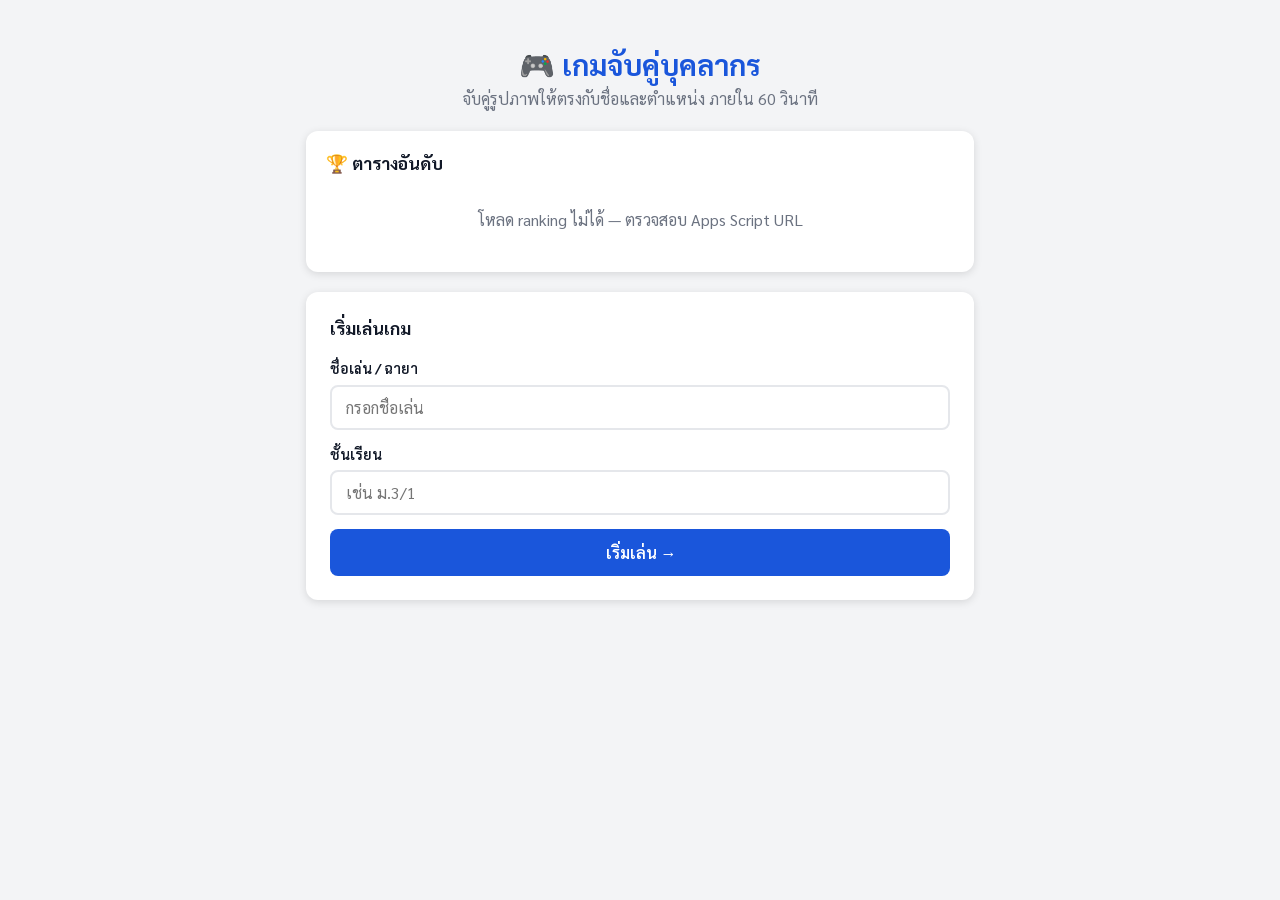
==== game.html @ 259ba811 "first commit" ====
<!DOCTYPE html>
<html lang="th">
<head>
  <meta charset="UTF-8">
  <meta name="viewport" content="width=device-width, initial-scale=1.0">
  <title>เกม — จับคู่บุคลากร</title>
  <link rel="preconnect" href="https://fonts.googleapis.com">
  <link href="https://fonts.googleapis.com/css2?family=Sarabun:wght@400;600;700&display=swap" rel="stylesheet">
  <link rel="stylesheet" href="style.css">
</head>
<body>
  <div class="game-page">

    <!-- Header -->
    <header class="game-header">
      <div class="player-name" id="playerDisplay">ผู้เล่น</div>

      <div class="timer-box" id="timerBox">
        <span class="timer-label">เวลา</span>
        <span class="timer-value" id="timerValue">01:00</span>
      </div>

      <div class="score-box">
        <span class="score-label">วาง</span>
        <span class="score-value" id="placedCount">0/13</span>
      </div>
    </header>

    <!-- Score banner (ปรากฏหลังกด ตรวจ) -->
    <div class="score-banner hidden" id="scoreBanner">
      คะแนนล่าสุด: <span id="lastScoreDisplay">0</span>/13 — เล่นต่อได้จนหมดเวลา!
    </div>

    <!-- Game body -->
    <div class="game-body">

      <!-- Photo tray (bottom on mobile, left on desktop) -->
      <div class="photo-tray" id="photoTray">
        <div class="tray-label">รูปบุคลากร — คลิกเลือก</div>
        <div class="photo-row" id="photoRow"></div>
      </div>

      <!-- Slots + submit -->
      <div style="display:flex;flex-direction:column;flex:1;overflow:hidden;">
        <div class="slots-area">
          <div class="slots-grid" id="slotsGrid"></div>
        </div>

        <div class="submit-bar">
          <button class="btn-submit" id="submitBtn">ตรวจคำตอบ ✓</button>
        </div>
      </div>

    </div>
  </div>

  <!-- Photo viewer modal -->
  <div class="modal-overlay hidden" id="photoViewModal" onclick="closePhotoModal()">
    <div class="photo-view-box" onclick="event.stopPropagation()">
      <button class="photo-view-close" onclick="closePhotoModal()">✕</button>
      <img id="photoViewImg" src="" alt="">
    </div>
  </div>

  <!-- Check modal (ตรวจคำตอบ — เล่นต่อได้) -->
  <div class="modal-overlay hidden" id="checkModal">
    <div class="modal-box">
      <div class="modal-emoji" id="checkEmoji">🎯</div>
      <h2 id="checkTitle">ตรวจแล้ว!</h2>
      <div class="big-score" id="checkScore">0</div>
      <div class="score-of">/ 13 คะแนน</div>
      <div class="check-detail" id="checkDetail"></div>
      <button class="btn-continue" onclick="continueGame()">เล่นต่อ →</button>
    </div>
  </div>

  <!-- Result modal -->
  <div class="modal-overlay hidden" id="resultModal">
    <div class="modal-box">
      <h2 id="resultEmoji">🎉</h2>
      <h2 id="resultTitle">ผลการเล่น</h2>
      <p class="subtitle" id="resultSubtitle"></p>
      <div class="big-score" id="resultScore">0</div>
      <div class="score-of">/ 13 คะแนน</div>
      <div class="time-taken" id="resultTime">เวลา 0 วินาที</div>
      <button class="btn-home" id="btnHome" disabled onclick="location.href='index.html'">
        กำลังบันทึก...
      </button>
      <p class="save-status" id="saveStatus"></p>
    </div>
  </div>

  <script src="config.js"></script>
  <script src="game.js"></script>
</body>
</html>
---- style.css ----
:root {
  --primary: #1a56db;
  --primary-dark: #1341a8;
  --primary-light: #e8f0fe;
  --success: #0e9f6e;
  --error: #e02424;
  --warning: #ff5a1f;
  --text: #111827;
  --text-muted: #6b7280;
  --border: #e5e7eb;
  --bg: #f3f4f6;
  --white: #ffffff;
  --shadow: 0 2px 8px rgba(0,0,0,0.12);
  --radius: 12px;
}

* { box-sizing: border-box; margin: 0; padding: 0; }

body {
  font-family: 'Sarabun', system-ui, -apple-system, sans-serif;
  background: var(--bg);
  color: var(--text);
  font-size: 15px;
  line-height: 1.4;
}

/* ===== INDEX PAGE ===== */

.page-wrapper {
  max-width: 700px;
  margin: 0 auto;
  padding: 20px 16px 40px;
}

.site-header {
  text-align: center;
  padding: 24px 0 20px;
}

.site-header h1 {
  font-size: 1.8rem;
  font-weight: 700;
  color: var(--primary);
}

.site-header p {
  color: var(--text-muted);
  margin-top: 4px;
}

/* Ranking */
.ranking-card {
  background: var(--white);
  border-radius: var(--radius);
  box-shadow: var(--shadow);
  padding: 20px;
  margin-bottom: 20px;
}

.ranking-card h2 {
  font-size: 1.1rem;
  font-weight: 700;
  margin-bottom: 14px;
  display: flex;
  align-items: center;
  gap: 6px;
}

.ranking-table {
  width: 100%;
  border-collapse: collapse;
  font-size: 0.9rem;
}

.ranking-table th {
  background: var(--primary-light);
  color: var(--primary);
  font-weight: 600;
  padding: 8px 10px;
  text-align: left;
}

.ranking-table th:nth-child(1),
.ranking-table td:nth-child(1) { text-align: center; width: 44px; }
.ranking-table th:nth-child(4),
.ranking-table td:nth-child(4),
.ranking-table th:nth-child(5),
.ranking-table td:nth-child(5) { text-align: center; }

.ranking-table td {
  padding: 8px 10px;
  border-bottom: 1px solid var(--border);
}

.ranking-table tr:last-child td { border-bottom: none; }

.ranking-table tr:nth-child(even) td { background: #f9fafb; }

.rank-badge {
  display: inline-block;
  width: 26px;
  height: 26px;
  border-radius: 50%;
  font-weight: 700;
  font-size: 0.8rem;
  line-height: 26px;
  text-align: center;
}

.rank-1 { background: #fbbf24; color: #92400e; }
.rank-2 { background: #9ca3af; color: var(--white); }
.rank-3 { background: #cd7c2e; color: var(--white); }

.score-pill {
  display: inline-block;
  background: var(--primary-light);
  color: var(--primary);
  border-radius: 20px;
  padding: 2px 10px;
  font-weight: 700;
  font-size: 0.85rem;
}

.loading-text {
  text-align: center;
  color: var(--text-muted);
  padding: 20px 0;
}

/* Register form */
.register-card {
  background: var(--white);
  border-radius: var(--radius);
  box-shadow: var(--shadow);
  padding: 24px;
}

.register-card h2 {
  font-size: 1.1rem;
  font-weight: 700;
  margin-bottom: 18px;
}

.form-group {
  margin-bottom: 14px;
}

.form-group label {
  display: block;
  font-weight: 600;
  margin-bottom: 6px;
  font-size: 0.9rem;
}

.form-group input {
  width: 100%;
  padding: 10px 14px;
  border: 2px solid var(--border);
  border-radius: 8px;
  font-size: 1rem;
  font-family: inherit;
  transition: border-color 0.2s;
  outline: none;
}

.form-group input:focus {
  border-color: var(--primary);
}

.btn-primary {
  display: block;
  width: 100%;
  padding: 13px;
  background: var(--primary);
  color: var(--white);
  border: none;
  border-radius: 8px;
  font-size: 1rem;
  font-family: inherit;
  font-weight: 600;
  cursor: pointer;
  margin-top: 8px;
  transition: background 0.2s, transform 0.1s;
}

.btn-primary:hover { background: var(--primary-dark); }
.btn-primary:active { transform: scale(0.98); }

/* ===== GAME PAGE ===== */

.game-page {
  display: flex;
  flex-direction: column;
  height: 100dvh;
  overflow: hidden;
  background: var(--bg);
}

/* Header */
.game-header {
  background: var(--primary);
  color: var(--white);
  padding: 10px 14px;
  display: flex;
  align-items: center;
  gap: 10px;
  flex-shrink: 0;
  box-shadow: 0 2px 6px rgba(0,0,0,0.2);
}

.player-name {
  flex: 1;
  font-weight: 600;
  font-size: 0.9rem;
  white-space: nowrap;
  overflow: hidden;
  text-overflow: ellipsis;
}

.timer-box {
  display: flex;
  flex-direction: column;
  align-items: center;
  background: rgba(255,255,255,0.15);
  border-radius: 8px;
  padding: 4px 12px;
  min-width: 70px;
}

.timer-label {
  font-size: 0.65rem;
  opacity: 0.8;
  letter-spacing: 0.05em;
  text-transform: uppercase;
}

.timer-value {
  font-size: 1.3rem;
  font-weight: 700;
  letter-spacing: 0.02em;
  font-variant-numeric: tabular-nums;
}

.timer-box.urgent { background: var(--error); animation: pulse 1s infinite; }

@keyframes pulse {
  0%, 100% { opacity: 1; }
  50% { opacity: 0.7; }
}

.score-box {
  display: flex;
  flex-direction: column;
  align-items: center;
  background: rgba(255,255,255,0.15);
  border-radius: 8px;
  padding: 4px 12px;
  min-width: 60px;
}

.score-label { font-size: 0.65rem; opacity: 0.8; letter-spacing: 0.05em; text-transform: uppercase; }
.score-value { font-size: 1.3rem; font-weight: 700; }

/* Score banner */
.score-banner {
  flex-shrink: 0;
  background: #fef9c3;
  border-bottom: 2px solid #fbbf24;
  padding: 7px 16px;
  text-align: center;
  font-weight: 600;
  font-size: 0.9rem;
  color: #78350f;
}

.score-banner.perfect {
  background: #d1fae5;
  border-color: #059669;
  color: #064e3b;
}

/* Game body: slots + tray */
.game-body {
  flex: 1;
  display: flex;
  flex-direction: column;
  overflow: hidden;
}

/* Slots area */
.slots-area {
  flex: 1;
  overflow-y: auto;
  padding: 10px 10px 0;
}

.slots-grid {
  display: flex;
  flex-direction: column;
  gap: 6px;
  padding-bottom: 10px;
}

.slot-card {
  background: var(--white);
  border-radius: 10px;
  border: 2px dashed var(--border);
  display: flex;
  align-items: center;
  gap: 10px;
  padding: 8px 10px;
  cursor: pointer;
  transition: border-color 0.2s, background 0.2s, transform 0.1s;
  min-height: 68px;
  user-select: none;
}

.slot-card:hover { border-color: var(--primary); }
.slot-card.drop-ready { border-color: var(--primary); background: var(--primary-light); }
.slot-card.correct { border-color: var(--success); background: #f0fdf4; border-style: solid; }
.slot-card.wrong { border-color: var(--error); background: #fef2f2; border-style: solid; }

.slot-photo-area {
  width: 50px;
  height: 62px;
  border-radius: 6px;
  background: var(--bg);
  border: 1px solid var(--border);
  overflow: hidden;
  flex-shrink: 0;
  display: flex;
  align-items: center;
  justify-content: center;
  font-size: 1.4rem;
}

.slot-photo-area img {
  width: 100%;
  height: 100%;
  object-fit: cover;
  object-position: top;
}

.slot-info { flex: 1; min-width: 0; }

.slot-name {
  font-weight: 700;
  font-size: 0.88rem;
  color: var(--text);
  line-height: 1.3;
}

.slot-position {
  font-size: 0.78rem;
  color: var(--text-muted);
  margin-top: 2px;
  line-height: 1.3;
}

.slot-result-icon {
  font-size: 1.4rem;
  flex-shrink: 0;
  display: none;
}

.slot-card.correct .slot-result-icon,
.slot-card.wrong .slot-result-icon { display: block; }

/* Photo tray (bottom, horizontal scroll) */
.photo-tray {
  flex-shrink: 0;
  background: #1e293b;
  border-top: 3px solid var(--primary);
  padding: 8px 8px 6px;
}

.tray-label {
  font-size: 0.7rem;
  color: #94a3b8;
  letter-spacing: 0.06em;
  text-transform: uppercase;
  margin-bottom: 6px;
  padding: 0 2px;
}

.photo-row {
  display: flex;
  gap: 6px;
  overflow-x: auto;
  padding-bottom: 4px;
  scrollbar-width: thin;
  scrollbar-color: #334155 transparent;
}

.photo-row::-webkit-scrollbar { height: 4px; }
.photo-row::-webkit-scrollbar-track { background: transparent; }
.photo-row::-webkit-scrollbar-thumb { background: #334155; border-radius: 2px; }

.photo-card {
  flex-shrink: 0;
  width: 58px;
  cursor: pointer;
  border-radius: 8px;
  overflow: hidden;
  border: 2.5px solid transparent;
  transition: border-color 0.15s, transform 0.15s, opacity 0.15s;
  background: #334155;
  position: relative;
}

.photo-card:hover { transform: translateY(-2px); }
.photo-card.selected { border-color: #facc15; transform: translateY(-3px); }
.photo-card.placed { opacity: 0.3; pointer-events: none; }

.photo-card img {
  width: 100%;
  height: 72px;
  object-fit: cover;
  object-position: top;
  display: block;
}

/* View button — mobile: absolute corner icon */
.view-btn {
  position: absolute;
  bottom: 4px;
  right: 4px;
  width: 26px;
  height: 26px;
  border-radius: 50%;
  background: rgba(0,0,0,0.6);
  border: 1.5px solid rgba(255,255,255,0.3);
  color: #fff;
  font-size: 13px;
  cursor: pointer;
  display: flex;
  align-items: center;
  justify-content: center;
  z-index: 2;
  padding: 0;
  line-height: 1;
}

.view-btn .view-text { display: none; }
.view-btn:hover { background: rgba(0,0,0,0.85); }

/* Submit bar */
.submit-bar {
  flex-shrink: 0;
  padding: 8px 12px;
  background: var(--white);
  border-top: 1px solid var(--border);
}

.btn-submit {
  width: 100%;
  padding: 12px;
  background: var(--success);
  color: var(--white);
  border: none;
  border-radius: 8px;
  font-size: 1rem;
  font-family: inherit;
  font-weight: 700;
  cursor: pointer;
  letter-spacing: 0.02em;
  transition: background 0.2s, transform 0.1s;
}

.btn-submit:hover { background: #057a55; }
.btn-submit:active { transform: scale(0.98); }
.btn-submit:disabled { background: #9ca3af; cursor: not-allowed; }

/* ===== MODAL ===== */

.modal-overlay {
  position: fixed;
  inset: 0;
  background: rgba(0,0,0,0.6);
  display: flex;
  align-items: center;
  justify-content: center;
  z-index: 100;
  padding: 16px;
  backdrop-filter: blur(3px);
}

.modal-overlay.hidden { display: none; }

.modal-box {
  background: var(--white);
  border-radius: 16px;
  padding: 28px 24px;
  max-width: 360px;
  width: 100%;
  text-align: center;
  box-shadow: 0 20px 60px rgba(0,0,0,0.3);
  animation: slideUp 0.25s ease;
}

@keyframes slideUp {
  from { transform: translateY(30px); opacity: 0; }
  to { transform: translateY(0); opacity: 1; }
}

.modal-emoji { font-size: 2.5rem; margin-bottom: 4px; }

.modal-box h2 { font-size: 1.4rem; font-weight: 700; margin-bottom: 4px; }
.modal-box .subtitle { color: var(--text-muted); font-size: 0.9rem; margin-bottom: 20px; }

.big-score {
  font-size: 4rem;
  font-weight: 700;
  color: var(--primary);
  line-height: 1;
}

.score-of { font-size: 1rem; color: var(--text-muted); margin-bottom: 16px; }

.time-taken {
  display: inline-block;
  background: var(--primary-light);
  color: var(--primary);
  border-radius: 20px;
  padding: 4px 16px;
  font-weight: 600;
  font-size: 0.9rem;
  margin-bottom: 20px;
}

.check-detail {
  color: var(--text-muted);
  font-size: 0.95rem;
  margin-bottom: 22px;
  background: var(--bg);
  border-radius: 8px;
  padding: 8px 14px;
  display: inline-block;
}

.btn-continue {
  display: block;
  width: 100%;
  padding: 13px;
  background: var(--primary);
  color: var(--white);
  border: none;
  border-radius: 8px;
  font-size: 1.05rem;
  font-family: inherit;
  font-weight: 700;
  cursor: pointer;
  transition: background 0.2s, transform 0.1s;
}

.btn-continue:hover { background: var(--primary-dark); }
.btn-continue:active { transform: scale(0.98); }

.save-status {
  color: var(--text-muted);
  font-size: 0.85rem;
  margin-bottom: 16px;
  min-height: 20px;
}

.save-status.saved { color: var(--success); }
.save-status.error { color: var(--error); }

.btn-home {
  display: block;
  width: 100%;
  padding: 12px;
  background: var(--primary);
  color: var(--white);
  border: none;
  border-radius: 8px;
  font-size: 1rem;
  font-family: inherit;
  font-weight: 600;
  cursor: pointer;
  transition: background 0.2s;
}

.btn-home:hover { background: var(--primary-dark); }
.btn-home:disabled {
  background: #9ca3af;
  cursor: not-allowed;
  animation: pulse 1.2s infinite;
}

/* iPad / Desktop layout (768px+) */
@media (min-width: 768px) {
  body { font-size: 16px; }

  .game-header { padding: 12px 20px; gap: 16px; }
  .player-name { font-size: 1rem; }

  .timer-box, .score-box { padding: 6px 18px; min-width: 90px; }
  .timer-value, .score-value { font-size: 1.6rem; }
  .timer-label, .score-label { font-size: 0.7rem; }

  .game-body { flex-direction: row; }

  /* Photo tray becomes a left sidebar */
  .photo-tray {
    width: 240px;
    border-top: none;
    border-right: 3px solid var(--primary);
    padding: 14px 10px;
    order: -1;
    display: flex;
    flex-direction: column;
  }

  .tray-label { font-size: 0.72rem; margin-bottom: 10px; }

  .photo-row {
    flex-direction: column;
    overflow-x: visible;
    overflow-y: auto;
    flex: 1;
    padding-bottom: 0;
    gap: 6px;
    scrollbar-width: thin;
    scrollbar-color: #334155 transparent;
  }

  .photo-card {
    width: 100%;
    display: flex;
    align-items: center;
    gap: 10px;
    border-radius: 10px;
    padding: 6px 8px;
    min-height: 64px;
  }

  .photo-card img {
    width: 50px;
    height: 62px;
    flex-shrink: 0;
    border-radius: 6px;
  }

  .photo-card img {
    border-radius: 6px;
  }

  /* Desktop: ปุ่มดูรูป ใช้พื้นที่ว่างด้านขวา */
  .view-btn {
    position: static;
    width: auto;
    height: 32px;
    border-radius: 16px;
    padding: 0 12px;
    font-size: 0.8rem;
    background: rgba(255,255,255,0.1);
    border: 1px solid rgba(255,255,255,0.25);
    color: #cbd5e1;
    margin-left: auto;
    flex-shrink: 0;
  }

  .view-btn .view-icon { font-size: 0.85rem; }
  .view-btn .view-text { display: inline; font-size: 0.8rem; }

  /* Slots area — 2 columns grid */
  .slots-area { padding: 12px 16px 0; }

  .slots-grid {
    display: grid;
    grid-template-columns: 1fr 1fr;
    gap: 10px;
  }

  .slot-card {
    min-height: 90px;
    padding: 10px 12px;
    border-radius: 12px;
    gap: 12px;
  }

  .slot-photo-area {
    width: 60px;
    height: 74px;
    font-size: 1.8rem;
  }

  .slot-name { font-size: 0.92rem; }
  .slot-position { font-size: 0.82rem; }
  .slot-result-icon { font-size: 1.6rem; }

  /* Submit bar */
  .submit-bar { padding: 10px 16px; }
  .btn-submit { font-size: 1.05rem; padding: 14px; }
}

/* Large iPad / landscape (1024px+) — more breathing room */
@media (min-width: 1024px) {
  .photo-tray { width: 270px; }

  .photo-card { min-height: 72px; gap: 12px; }
  .photo-card img { width: 58px; height: 72px; }

  .slot-card { min-height: 100px; padding: 12px 14px; }
  .slot-photo-area { width: 68px; height: 84px; }
  .slot-name { font-size: 0.95rem; }
  .slot-position { font-size: 0.84rem; }
}

/* ===== PHOTO VIEW MODAL ===== */
.photo-view-box {
  background: #1e293b;
  border-radius: 16px;
  overflow: hidden;
  max-width: 420px;
  width: 92%;
  position: relative;
  box-shadow: 0 24px 80px rgba(0,0,0,0.6);
  animation: slideUp 0.2s ease;
}

.photo-view-box img {
  width: 100%;
  max-height: 65vh;
  object-fit: contain;
  object-position: top;
  display: block;
  background: #0f172a;
}

.photo-view-info {
  padding: 14px 18px 18px;
}

.photo-view-name {
  color: #f1f5f9;
  font-weight: 700;
  font-size: 1rem;
}

.photo-view-pos {
  color: #94a3b8;
  font-size: 0.85rem;
  margin-top: 4px;
  line-height: 1.4;
}

.photo-view-close {
  position: absolute;
  top: 10px;
  right: 10px;
  width: 32px;
  height: 32px;
  border-radius: 50%;
  background: rgba(0,0,0,0.5);
  border: none;
  color: #fff;
  font-size: 1rem;
  cursor: pointer;
  display: flex;
  align-items: center;
  justify-content: center;
  z-index: 1;
}

.photo-view-close:hover { background: rgba(0,0,0,0.8); }

.hidden { display: none !important; }
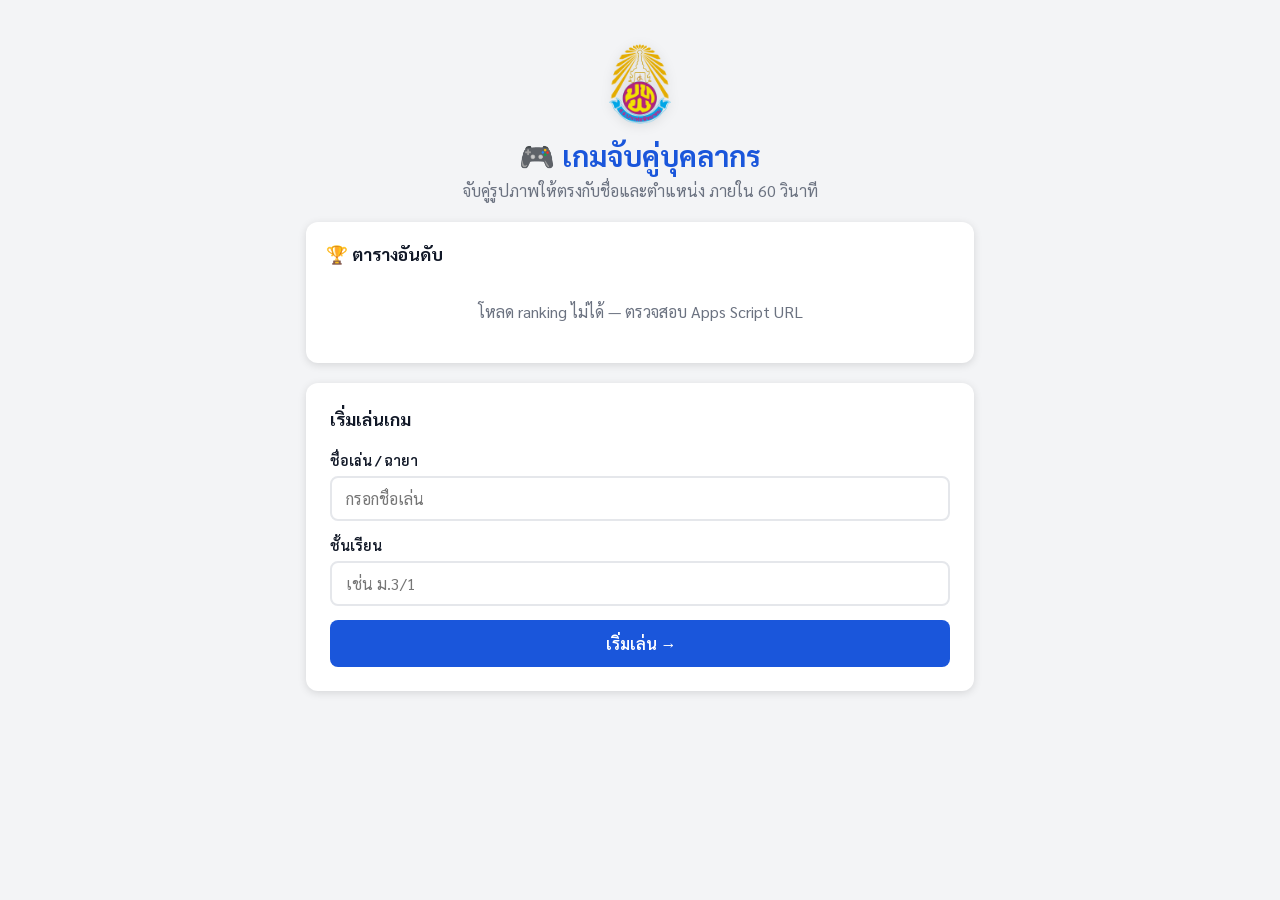
==== commit 814cf0db: "add school logo to index, game header, and result modal" ====
--- a/game.html
+++ b/game.html
@@ -13,6 +13,7 @@
 
     <!-- Header -->
     <header class="game-header">
+      <img src="image/logo.gif" alt="โลโก้" class="game-logo">
       <div class="player-name" id="playerDisplay">ผู้เล่น</div>
 
       <div class="timer-box" id="timerBox">
@@ -23,6 +24,16 @@
       <div class="score-box">
         <span class="score-label">วาง</span>
         <span class="score-value" id="placedCount">0/13</span>
+      </div>
+
+      <div class="hint-box" id="hintBox" onclick="showHint()">
+        <span class="box-label">HINT</span>
+        <span class="box-value" id="hintCount">3</span>
+      </div>
+
+      <div class="surrender-box" id="surrenderBox" onclick="surrender()">
+        <span class="box-label">ยอมแพ้</span>
+        <span class="box-value">🏳️</span>
       </div>
     </header>
 
@@ -77,6 +88,7 @@
   <!-- Result modal -->
   <div class="modal-overlay hidden" id="resultModal">
     <div class="modal-box">
+      <img src="image/logo.gif" alt="โลโก้" class="modal-logo">
       <h2 id="resultEmoji">🎉</h2>
       <h2 id="resultTitle">ผลการเล่น</h2>
       <p class="subtitle" id="resultSubtitle"></p>
@@ -87,6 +99,12 @@
         กำลังบันทึก...
       </button>
       <p class="save-status" id="saveStatus"></p>
+
+      <!-- Ranking หลังบันทึกเสร็จ -->
+      <div class="result-ranking hidden" id="resultRanking">
+        <div class="result-ranking-title">🏆 ตารางอันดับล่าสุด</div>
+        <div id="resultRankingBody"></div>
+      </div>
     </div>
   </div>
 
--- a/style.css
+++ b/style.css
@@ -37,6 +37,14 @@
   padding: 24px 0 20px;
 }
 
+.school-logo {
+  width: 80px;
+  height: 80px;
+  object-fit: contain;
+  margin-bottom: 6px;
+  filter: drop-shadow(0 2px 6px rgba(0,0,0,0.12));
+}
+
 .site-header h1 {
   font-size: 1.8rem;
   font-weight: 700;
@@ -194,6 +202,23 @@
   height: 100dvh;
   overflow: hidden;
   background: var(--bg);
+}
+
+/* School logo in game header */
+.game-logo {
+  width: 36px;
+  height: 36px;
+  object-fit: contain;
+  flex-shrink: 0;
+  filter: drop-shadow(0 1px 3px rgba(0,0,0,0.3));
+}
+
+/* Logo in result modal */
+.modal-logo {
+  width: 64px;
+  height: 64px;
+  object-fit: contain;
+  margin-bottom: 4px;
 }
 
 /* Header */
@@ -491,11 +516,13 @@
   background: var(--white);
   border-radius: 16px;
   padding: 28px 24px;
-  max-width: 360px;
+  max-width: 420px;
   width: 100%;
   text-align: center;
   box-shadow: 0 20px 60px rgba(0,0,0,0.3);
   animation: slideUp 0.25s ease;
+  max-height: 92dvh;
+  overflow-y: auto;
 }
 
 @keyframes slideUp {
@@ -708,6 +735,139 @@
   .slot-position { font-size: 0.84rem; }
 }
 
+/* ===== HINT + SURRENDER CARDS (ทำเหมือน timer-box) ===== */
+.hint-box, .surrender-box {
+  display: flex;
+  flex-direction: column;
+  align-items: center;
+  border-radius: 8px;
+  padding: 4px 10px;
+  min-width: 52px;
+  cursor: pointer;
+  transition: background 0.2s, transform 0.1s;
+  flex-shrink: 0;
+  user-select: none;
+}
+
+.hint-box {
+  background: rgba(251,191,36,0.25);
+  border: 1.5px solid rgba(251,191,36,0.45);
+  opacity: 0.55;
+}
+
+.hint-box.active {
+  background: rgba(251,191,36,0.45);
+  border-color: rgba(251,191,36,0.85);
+  opacity: 1;
+  animation: hintInvite 1.2s ease-in-out infinite;
+}
+
+@keyframes hintInvite {
+  0%, 100% { background: rgba(251,191,36,0.45); box-shadow: none; transform: scale(1); }
+  50%       { background: rgba(251,191,36,0.75); box-shadow: 0 0 12px 3px rgba(251,191,36,0.5); transform: scale(1.06); }
+}
+
+.hint-box.active:hover {
+  animation: none;
+  background: rgba(251,191,36,0.65);
+}
+
+.hint-box.depleted {
+  background: rgba(255,255,255,0.06);
+  border-color: transparent;
+  opacity: 0.25;
+  cursor: not-allowed;
+}
+
+.surrender-box {
+  background: rgba(239,68,68,0.2);
+  border: 1.5px solid rgba(239,68,68,0.35);
+}
+
+.surrender-box:hover { background: rgba(239,68,68,0.38); transform: scale(1.03); }
+
+.surrender-box.armed {
+  background: #ef4444;
+  border-color: #ef4444;
+  animation: pulse 0.6s infinite;
+}
+
+.box-label {
+  font-size: 0.6rem;
+  opacity: 0.8;
+  letter-spacing: 0.06em;
+  text-transform: uppercase;
+  color: white;
+  white-space: nowrap;
+}
+
+.box-value {
+  font-size: 1.25rem;
+  font-weight: 700;
+  color: white;
+  line-height: 1.2;
+}
+
+/* ===== HINT GLOW on slots ===== */
+@keyframes hintGlow {
+  0%, 100% { box-shadow: 0 0 0 3px #fbbf24; border-color: #fbbf24; }
+  50%       { box-shadow: 0 0 16px 4px #fbbf24aa; border-color: #f59e0b; }
+}
+
+.slot-card.hint-glow {
+  border-style: solid !important;
+  border-color: #fbbf24 !important;
+  animation: hintGlow 0.9s ease-in-out infinite !important;
+}
+
+/* ===== RESULT RANKING in modal ===== */
+.result-ranking {
+  margin-top: 18px;
+  text-align: left;
+  border-top: 1px solid var(--border);
+  padding-top: 14px;
+}
+
+.result-ranking-title {
+  text-align: center;
+  font-weight: 700;
+  font-size: 0.95rem;
+  margin-bottom: 10px;
+  color: var(--text);
+}
+
+.result-ranking-table {
+  width: 100%;
+  border-collapse: collapse;
+  font-size: 0.82rem;
+}
+
+.result-ranking-table th {
+  background: var(--primary-light);
+  color: var(--primary);
+  font-weight: 600;
+  padding: 6px 8px;
+  text-align: left;
+}
+
+.result-ranking-table td {
+  padding: 6px 8px;
+  border-bottom: 1px solid var(--border);
+}
+
+.result-ranking-table tr.my-row td {
+  background: #fef9c3;
+  font-weight: 700;
+}
+
+.result-ranking-table tr:last-child td { border-bottom: none; }
+
+@media (min-width: 768px) {
+  .hint-box, .surrender-box { padding: 5px 14px; min-width: 64px; }
+  .box-label { font-size: 0.65rem; }
+  .box-value { font-size: 1.4rem; }
+}
+
 /* ===== PHOTO VIEW MODAL ===== */
 .photo-view-box {
   background: #1e293b;
